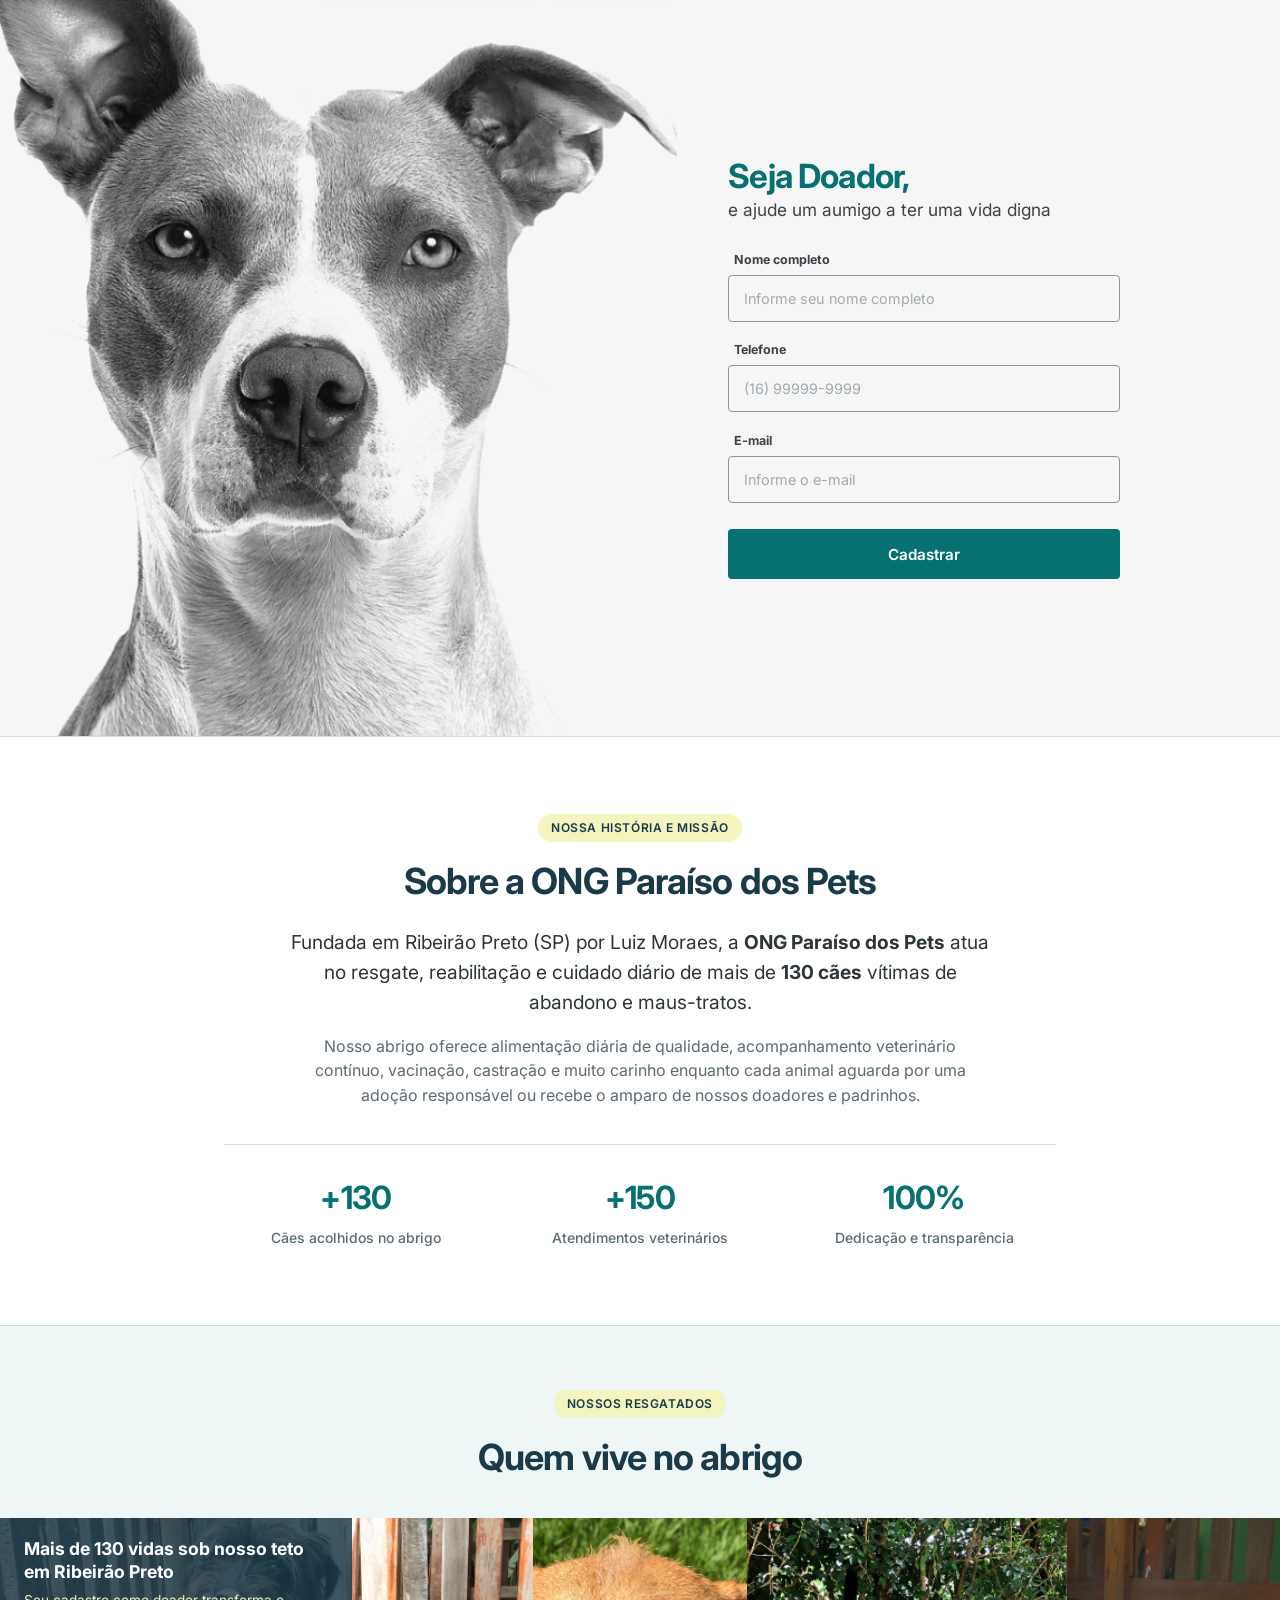
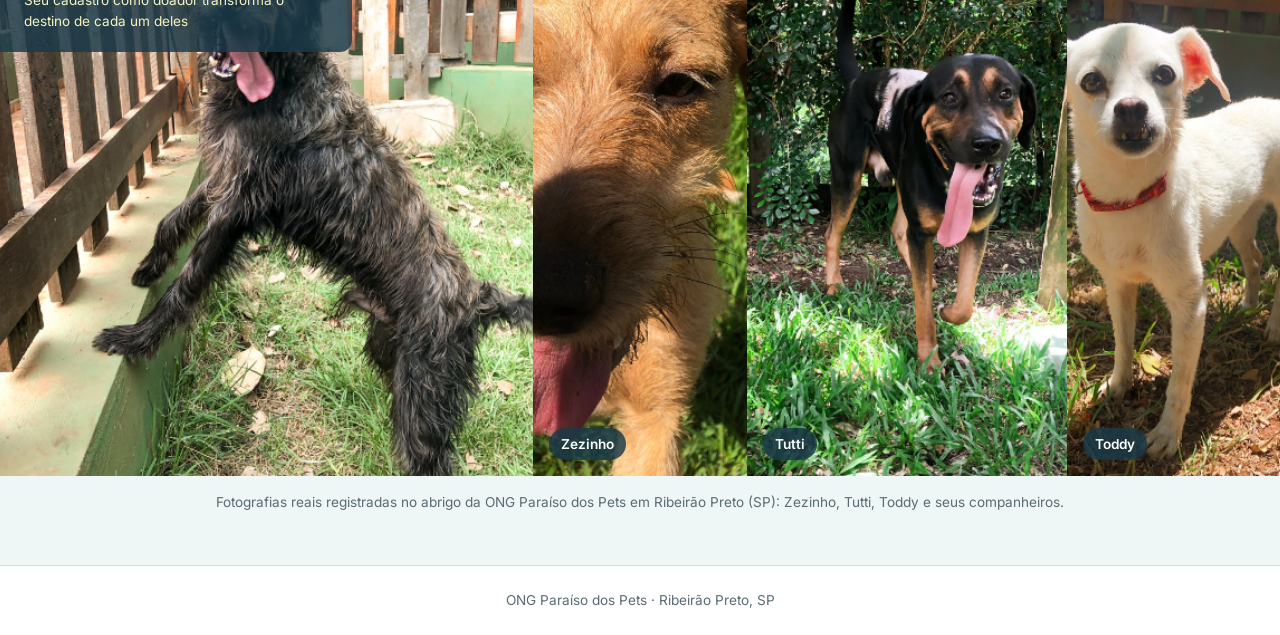
==== index.html @ e9518895 "feat: landing page de captacao de doadores da ONG Paraiso dos Pets" ====
<!DOCTYPE html>
<html lang="pt-BR">
<head>
  <meta charset="UTF-8">
  <meta name="viewport" content="width=device-width, initial-scale=1.0">
  <meta name="theme-color" content="#077172">
  <title>ONG Paraíso dos Pets · Cadastro de Doador</title>
  <meta name="description" content="Seja doador da ONG Paraíso dos Pets preenchendo seu nome completo, telefone e e-mail. Conheça nosso projeto e os cães resgatados.">
  <link rel="icon" href="assets/logo-nova.png" type="image/png">
  <link rel="preconnect" href="https://fonts.googleapis.com">
  <link rel="preconnect" href="https://fonts.gstatic.com" crossorigin>
  <!-- Por qué esta fuente: se utiliza únicamente Inter para garantizar legibilidad moderna y limpieza visual en toda la página -->
  <link href="https://fonts.googleapis.com/css2?family=Inter:wght@400;500;600;700&display=swap" rel="stylesheet">
  <link rel="stylesheet" href="styles.css">
</head>
<body>

  <main>
    <!-- ======================================================================
         1. CADASTRO DE DOADOR (Layout dividido con perro a la izquierda y formulario a la derecha)
         Por qué esta composición: replica la referencia visual solicitada por el usuario,
         uniendo el retrato de gran formato del perro con los 3 campos obligatorios.
         ====================================================================== -->
    <section id="cadastro" class="cadastro-hero" aria-labelledby="form-heading">
      <div class="cadastro-hero__inner">

        <!-- Columna izquierda: retrato protagonista del perro -->
        <figure class="cadastro-hero__media">
          <img
            src="assets/dog-cadastro.png"
            alt="Retrato aproximado de um cão olhando diretamente para a câmera"
            width="630"
            height="726"
          >
        </figure>

        <!-- Columna derecha: formulario limpio con los 3 campos obligatorios -->
        <div class="cadastro-hero__content">
          <div class="cadastro-hero__header">
            <h1 id="form-heading" class="cadastro-hero__title">
              <span class="cadastro-hero__title-accent">Seja Doador,</span>
              <span class="cadastro-hero__title-sub">e ajude um aumigo a ter uma vida digna</span>
            </h1>
          </div>

          <!-- Por qué novalidate: delega la validación al módulo JS para mostrar mensajes claros en portugués y formato brasileño -->
          <form id="donor-capture-form" class="donor-form" novalidate>
            <div class="field-group">
              <label for="donor-name" class="field-label">Nome completo</label>
              <input
                type="text"
                id="donor-name"
                name="nome"
                class="field-input"
                placeholder="Informe seu nome completo"
                autocomplete="name"
                required
                aria-describedby="donor-name-feedback"
              >
              <span id="donor-name-feedback" class="field-feedback" aria-live="polite"></span>
            </div>

            <div class="field-group">
              <label for="donor-phone" class="field-label">Telefone</label>
              <input
                type="tel"
                id="donor-phone"
                name="telefone"
                class="field-input"
                placeholder="(16) 99999-9999"
                inputmode="numeric"
                autocomplete="tel-national"
                maxlength="15"
                required
                aria-describedby="donor-phone-feedback"
              >
              <span id="donor-phone-feedback" class="field-feedback" aria-live="polite"></span>
            </div>

            <div class="field-group">
              <label for="donor-email" class="field-label">E-mail</label>
              <input
                type="email"
                id="donor-email"
                name="email"
                class="field-input"
                placeholder="Informe o e-mail"
                autocomplete="email"
                required
                aria-describedby="donor-email-feedback"
              >
              <span id="donor-email-feedback" class="field-feedback" aria-live="polite"></span>
            </div>

            <button type="submit" id="donor-submit-btn" class="submit-btn">
              Cadastrar
            </button>
          </form>

          <!-- Por qué este panel de confirmación: ofrece retroalimentación inmediata tras validar los 3 campos sin recargar la página -->
          <div id="donor-success-panel" class="donor-success" tabindex="-1" hidden aria-live="polite">
            <div class="donor-success__icon" aria-hidden="true">✓</div>
            <h2 class="donor-success__title">Cadastro realizado com sucesso!</h2>
            <p class="donor-success__text">
              Obrigado pelo seu apoio à ONG Paraíso dos Pets. Confira os dados enviados:
            </p>

            <dl class="donor-success__summary">
              <div class="donor-success__row">
                <dt>Nome completo</dt>
                <dd id="summary-donor-name"></dd>
              </div>
              <div class="donor-success__row">
                <dt>Telefone</dt>
                <dd id="summary-donor-phone"></dd>
              </div>
              <div class="donor-success__row">
                <dt>E-mail</dt>
                <dd id="summary-donor-email"></dd>
              </div>
            </dl>

            <button type="button" id="reset-donor-form-btn" class="secondary-btn">
              Editar meus dados
            </button>
          </div>
        </div>

      </div>
    </section>

    <!-- ======================================================================
         2. SOBRE O PROJETO / ONG
         Por qué entre el formulario y las fotos: contextualiza la misión de la
         ONG Paraíso dos Pets antes de presentar a los perros rescatados.
         ====================================================================== -->
    <section id="sobre" class="about-section" aria-labelledby="about-heading">
      <div class="about-section__inner">
        <span class="section-tag">Nossa história e missão</span>
        <h2 id="about-heading" class="section-title">Sobre a ONG Paraíso dos Pets</h2>
        <p class="about-section__lead">
          Fundada em Ribeirão Preto (SP) por Luiz Moraes, a <strong>ONG Paraíso dos Pets</strong> atua no resgate, reabilitação e cuidado diário de mais de <strong>130 cães</strong> vítimas de abandono e maus-tratos.
        </p>
        <p class="about-section__text">
          Nosso abrigo oferece alimentação diária de qualidade, acompanhamento veterinário contínuo, vacinação, castração e muito carinho enquanto cada animal aguarda por uma adoção responsável ou recebe o amparo de nossos doadores e padrinhos.
        </p>

        <div class="about-stats">
          <div class="about-stats__item">
            <strong class="about-stats__number">+130</strong>
            <span class="about-stats__label">Cães acolhidos no abrigo</span>
          </div>
          <div class="about-stats__item">
            <strong class="about-stats__number">+150</strong>
            <span class="about-stats__label">Atendimentos veterinários</span>
          </div>
          <div class="about-stats__item">
            <strong class="about-stats__number">100%</strong>
            <span class="about-stats__label">Dedicação e transparência</span>
          </div>
        </div>
      </div>
    </section>

    <!-- ======================================================================
         3. IMAGENS DOS CÃES
         Por qué al final: mantiene la galería fotográfica real de los perros del
         refugio para cerrar la página con conexión visual y emocional.
         ====================================================================== -->
    <section id="caes" class="dogs-section" aria-labelledby="dogs-heading">
      <div class="dogs-section__header">
        <span class="section-tag">Nossos resgatados</span>
        <h2 id="dogs-heading" class="section-title">Quem vive no abrigo</h2>
      </div>

      <div class="showcase__band">
        <figure class="showcase__panel showcase__panel--1" data-scroll-to-form>
          <img
            src="assets/62.png"
            alt="Cão preto de pelo longo apoiado na cerca de madeira do abrigo em Ribeirão Preto"
            width="750"
            height="750"
            loading="lazy"
          >
          <figcaption class="showcase__scrim">
            <p class="showcase__panel-title">Mais de 130 vidas sob nosso teto em Ribeirão Preto</p>
            <p class="showcase__panel-sub">Seu cadastro como doador transforma o destino de cada um deles</p>
          </figcaption>
        </figure>

        <figure class="showcase__panel showcase__panel--2" data-scroll-to-form>
          <img
            src="assets/24.png"
            alt="Zezinho, cão caramelo de pelo aramado tomando sol na grama do abrigo"
            width="500"
            height="500"
            loading="lazy"
          >
          <figcaption class="showcase__name-tag">Zezinho</figcaption>
        </figure>

        <figure class="showcase__panel showcase__panel--3" data-scroll-to-form>
          <img
            src="assets/26.png"
            alt="Tutti, cão preto e canela correndo entre as árvores do abrigo"
            width="500"
            height="500"
            loading="lazy"
          >
          <figcaption class="showcase__name-tag">Tutti</figcaption>
        </figure>

        <figure class="showcase__panel showcase__panel--4" data-scroll-to-form>
          <img
            src="assets/45.png"
            alt="Toddy, cão branco de coleira vermelha olhando atento para a câmera"
            width="500"
            height="500"
            loading="lazy"
          >
          <figcaption class="showcase__name-tag">Toddy</figcaption>
        </figure>
      </div>

      <p class="showcase__caption">
        Fotografias reais registradas no abrigo da ONG Paraíso dos Pets em Ribeirão Preto (SP): Zezinho, Tutti, Toddy e seus companheiros.
      </p>
    </section>
  </main>

  <footer class="site-footer">
    <p>ONG Paraíso dos Pets · Ribeirão Preto, SP</p>
  </footer>

  <script src="app.js" defer></script>
</body>
</html>
---- styles.css ----
/* ==========================================================================
   ONG Paraíso dos Pets · Captação de Doadores
   Por qué este diseño: reproduce la composición del print de referencia en la
   sección de Cadastro (perro de gran formato a la izquierda sobre fondo #f6f6f6
   y formulario limpio a la derecha), conservando las secciones Sobre y Cães
   abajo con la fuente Inter y la paleta de la ONG.
   ========================================================================== */

:root {
  /* Por qué #f6f6f6 en --color-hero-bg: coincide exactamente con el fondo del
     retrato del perro (assets/dog-cadastro.png) para lograr una fusión perfecta. */
  --color-hero-bg: #f6f6f6;
  --color-bg: #eef6f6;
  --color-surface: #ffffff;
  --color-surface-muted: #f5fafa;
  --color-brand-primary: #077172;
  --color-brand-accent: #00b4b4;
  --color-brand-dark: #1a3a4a;
  --color-brand-cream: #f4f4bf;
  --color-text: #2c3539;
  --color-text-muted: #5a6b73;
  --color-input-border: #8c969e;
  --color-border: #cde0e0;
  --color-error: #c81e1e;
  --color-error-bg: #fdf2f2;
  --color-success: #057a55;
  --color-success-bg: #ecfdf5;

  /* Por qué Inter: solicitada por el usuario como tipografía única del proyecto. */
  --font-sans: "Inter", -apple-system, BlinkMacSystemFont, "Segoe UI", Roboto, sans-serif;

  --radius-sm: 4px;
  --radius-md: 12px;
  --transition-fast: 160ms ease;
  --ease-out: cubic-bezier(0.22, 1, 0.36, 1);
  --ease-soft: cubic-bezier(0.33, 1, 0.68, 1);
}

*,
*::before,
*::after {
  box-sizing: border-box;
}

html {
  scroll-behavior: smooth;
}

html,
body {
  margin: 0;
  padding: 0;
  min-height: 100svh;
}

body {
  display: flex;
  flex-direction: column;
  background-color: var(--color-hero-bg);
  color: var(--color-text);
  font-family: var(--font-sans);
  font-size: 1rem;
  line-height: 1.55;
  -webkit-font-smoothing: antialiased;
  text-rendering: optimizeLegibility;
  overflow-x: clip;
}

h1,
h2,
p,
figure,
figcaption,
dl,
dd {
  margin: 0;
}

img {
  display: block;
  max-width: 100%;
  height: auto;
}

input,
button {
  font-family: inherit;
  font-size: inherit;
}

/* --------------------------------------------------------------------------
   1. Sección de Cadastro (Estilo del print con perro al lado del formulario)
   Por qué: dispone una cuadrícula de dos columnas donde la fotografía del perro
   se apoya en el borde inferior izquierdo y el formulario limpio se alinea a la derecha.
   -------------------------------------------------------------------------- */
.cadastro-hero {
  background-color: var(--color-hero-bg);
  width: 100%;
  overflow: hidden;
}

.cadastro-hero__inner {
  max-width: 86rem;
  margin-right: auto;
  margin-left: 0;
  display: grid;
  grid-template-columns: 1.15fr 0.85fr;
  align-items: stretch;
  column-gap: clamp(1.5rem, 4vw, 4rem);
  padding-right: clamp(1.25rem, 4vw, 3.5rem);
  padding-left: 0;
}

.cadastro-hero__media {
  align-self: stretch;
  display: flex;
  align-items: flex-end;
  justify-content: flex-start;
  padding-top: 0;
  margin: 0;
}

.cadastro-hero__media img {
  width: 100%;
  max-width: 43rem;
  height: 100%;
  max-height: 46rem;
  object-fit: cover;
  object-position: left top;
  filter: brightness(1.04) contrast(1.04);
  mix-blend-mode: multiply;
}

.cadastro-hero__content {
  align-self: center;
  width: 100%;
  max-width: 24.5rem;
  padding-block: clamp(2.5rem, 5vw, 4.5rem);
}

.cadastro-hero__header {
  margin-bottom: 1.75rem;
}

.cadastro-hero__title {
  display: flex;
  flex-direction: column;
  gap: 0.2rem;
}

.cadastro-hero__title-accent {
  font-size: clamp(1.85rem, 2.6vw, 2.35rem);
  font-weight: 700;
  line-height: 1.15;
  letter-spacing: -0.025em;
  color: var(--color-brand-primary);
}

.cadastro-hero__title-sub {
  font-size: clamp(1.05rem, 1.35vw, 1.22rem);
  font-weight: 400;
  line-height: 1.35;
  color: #3b4248;
}

/* Formulario minimalista inspirado en el print */
.donor-form {
  display: flex;
  flex-direction: column;
  gap: 1.15rem;
}

.donor-form[hidden] {
  display: none;
}

.field-group {
  display: flex;
  flex-direction: column;
  gap: 0.35rem;
}

.field-label {
  font-size: 0.78rem;
  font-weight: 700;
  color: #3b4248;
  padding-left: 0.35rem;
}

.field-input {
  width: 100%;
  height: 2.95rem;
  padding: 0 0.9rem;
  background-color: transparent;
  color: var(--color-text);
  border: 1px solid var(--color-input-border);
  border-radius: var(--radius-sm);
  font-size: 0.9rem;
  transition:
    border-color var(--transition-fast),
    background-color var(--transition-fast),
    box-shadow var(--transition-fast);
}

.field-input::placeholder {
  color: #a0aab0;
}

.field-input:focus {
  outline: none;
  background-color: #ffffff;
  border-color: var(--color-brand-primary);
  box-shadow: 0 0 0 3px rgba(7, 113, 114, 0.16);
}

.field-input[aria-invalid="true"] {
  border-color: var(--color-error);
  background-color: var(--color-error-bg);
}

.field-input[data-valid="true"] {
  border-color: var(--color-success);
  background-color: #ffffff;
}

.field-feedback {
  font-size: 0.78rem;
  line-height: 1.35;
  padding-left: 0.35rem;
  color: var(--color-text-muted);
}

.field-feedback:empty {
  display: none;
}

.field-feedback.is-error {
  color: var(--color-error);
  font-weight: 500;
}

.field-feedback.is-valid {
  color: var(--color-success);
  font-weight: 500;
}

.submit-btn {
  margin-top: 0.5rem;
  width: 100%;
  height: 3.1rem;
  background-color: var(--color-brand-primary);
  color: #ffffff;
  border: none;
  border-radius: var(--radius-sm);
  font-size: 0.95rem;
  font-weight: 600;
  cursor: pointer;
  transition:
    background-color var(--transition-fast),
    transform var(--transition-fast);
}

.submit-btn:hover {
  background-color: var(--color-brand-dark);
}

.submit-btn:active {
  transform: scale(0.99);
}

.submit-btn:focus-visible {
  outline: 3px solid var(--color-brand-accent);
  outline-offset: 2px;
}

/* Panel de éxito tras enviar los 3 datos */
.donor-success {
  background-color: #ffffff;
  border: 1px solid var(--color-border);
  border-radius: var(--radius-md);
  padding: 1.5rem;
  display: flex;
  flex-direction: column;
  align-items: center;
  text-align: center;
  gap: 0.9rem;
}

.donor-success[hidden] {
  display: none;
}

.donor-success__icon {
  width: 3rem;
  height: 3rem;
  border-radius: 50%;
  background-color: var(--color-success-bg);
  color: var(--color-success);
  display: flex;
  align-items: center;
  justify-content: center;
  font-size: 1.35rem;
  font-weight: 700;
}

.donor-success__title {
  font-size: 1.2rem;
  font-weight: 700;
  color: var(--color-brand-dark);
}

.donor-success__text {
  font-size: 0.88rem;
  color: var(--color-text-muted);
}

.donor-success__summary {
  width: 100%;
  background-color: var(--color-surface-muted);
  border: 1px solid var(--color-border);
  border-radius: var(--radius-sm);
  padding: 0.9rem;
  display: flex;
  flex-direction: column;
  gap: 0.65rem;
  text-align: left;
}

.donor-success__row {
  display: flex;
  flex-direction: column;
  gap: 0.1rem;
}

.donor-success__row dt {
  font-size: 0.72rem;
  font-weight: 600;
  text-transform: uppercase;
  letter-spacing: 0.04em;
  color: var(--color-text-muted);
}

.donor-success__row dd {
  font-size: 0.92rem;
  font-weight: 600;
  color: var(--color-brand-dark);
  word-break: break-word;
}

.secondary-btn {
  width: 100%;
  height: 2.75rem;
  background-color: transparent;
  color: var(--color-brand-primary);
  border: 1.5px solid var(--color-brand-primary);
  border-radius: var(--radius-sm);
  font-size: 0.9rem;
  font-weight: 600;
  cursor: pointer;
  transition: background-color var(--transition-fast);
}

.secondary-btn:hover {
  background-color: var(--color-surface-muted);
}

/* --------------------------------------------------------------------------
   2. Sección Sobre o Projeto / ONG
   Por qué: explica la labor real de la ONG Paraíso dos Pets justo encima de la
   galería de perros rescatados para dar contexto y transparencia.
   -------------------------------------------------------------------------- */
.section-tag {
  display: inline-block;
  background-color: var(--color-brand-cream);
  color: var(--color-brand-dark);
  font-size: 0.75rem;
  font-weight: 600;
  text-transform: uppercase;
  letter-spacing: 0.05em;
  padding: 0.3rem 0.8rem;
  border-radius: 999px;
  margin-bottom: 0.75rem;
}

.about-section {
  background-color: var(--color-surface);
  border-top: 1px solid var(--color-border);
  border-bottom: 1px solid var(--color-border);
  padding: clamp(3rem, 6vw, 5rem) 1.5rem;
}

.about-section__inner {
  max-width: 52rem;
  margin-inline: auto;
  text-align: center;
}

.section-title {
  font-size: clamp(1.6rem, 3vw, 2.25rem);
  font-weight: 700;
  letter-spacing: -0.025em;
  color: var(--color-brand-dark);
  margin-bottom: 1.15rem;
}

.about-section__lead {
  font-size: clamp(1.05rem, 1.5vw, 1.2rem);
  color: var(--color-text);
  max-width: 44rem;
  margin-inline: auto;
  margin-bottom: 1rem;
}

.about-section__text {
  font-size: 1rem;
  color: var(--color-text-muted);
  max-width: 42rem;
  margin-inline: auto;
  margin-bottom: 2.25rem;
}

.about-stats {
  display: grid;
  grid-template-columns: repeat(3, minmax(0, 1fr));
  gap: 1.25rem;
  padding-top: 1.75rem;
  border-top: 1px solid var(--color-border);
}

.about-stats__item {
  display: flex;
  flex-direction: column;
  gap: 0.25rem;
}

.about-stats__number {
  font-size: clamp(1.5rem, 2.5vw, 2rem);
  font-weight: 700;
  color: var(--color-brand-primary);
  letter-spacing: -0.02em;
}

.about-stats__label {
  font-size: 0.875rem;
  color: var(--color-text-muted);
  font-weight: 500;
}

/* --------------------------------------------------------------------------
   3. Sección Imagens dos Cães (Franja de paneles desiguales)
   Por qué: mantiene la galería fotográfica real del refugio en la parte inferior.
   -------------------------------------------------------------------------- */
.dogs-section {
  background-color: var(--color-bg);
  padding-top: clamp(3rem, 5vw, 4.5rem);
  padding-bottom: clamp(2.5rem, 4vw, 3.5rem);
}

.dogs-section__header {
  text-align: center;
  padding-inline: 1.5rem;
  margin-bottom: 2rem;
}

.showcase__band {
  display: flex;
  width: 100%;
  height: 62svh;
  min-height: 24rem;
  max-height: 40rem;
  overflow: hidden;
}

.showcase__panel {
  position: relative;
  overflow: hidden;
  min-width: 0;
  cursor: pointer;
  transition: flex-grow 500ms var(--ease-out);
}

.showcase__panel--1 {
  flex: 5 1 0%;
}

.showcase__panel--2 {
  flex: 2 1 0%;
}

.showcase__panel--3 {
  flex: 3 1 0%;
}

.showcase__panel--4 {
  flex: 2 1 0%;
}

@media (hover: hover) and (pointer: fine) {
  .showcase__band:hover .showcase__panel:hover {
    flex-grow: 6;
  }

  .showcase__panel:hover img {
    transform: scale(1.03);
  }
}

.showcase__panel img {
  width: 100%;
  height: 100%;
  object-fit: cover;
  transition: transform 700ms var(--ease-soft);
}

.showcase__scrim {
  position: absolute;
  top: 0;
  left: 0;
  padding: 1.25rem 1.5rem;
  background-color: rgba(26, 58, 74, 0.82);
  color: var(--color-brand-cream);
  max-width: 22rem;
  border-bottom-right-radius: var(--radius-md);
}

.showcase__panel-title {
  font-size: 1.1rem;
  font-weight: 700;
  line-height: 1.3;
  color: #ffffff;
}

.showcase__panel-sub {
  font-size: 0.85rem;
  color: var(--color-brand-cream);
  margin-top: 0.35rem;
}

.showcase__name-tag {
  position: absolute;
  bottom: 1rem;
  left: 1rem;
  background-color: rgba(26, 58, 74, 0.82);
  color: #ffffff;
  font-size: 0.85rem;
  font-weight: 600;
  padding: 0.35rem 0.75rem;
  border-radius: 999px;
}

.showcase__caption {
  max-width: 72rem;
  margin-inline: auto;
  padding: 1rem 1.5rem 0;
  font-size: 0.85rem;
  color: var(--color-text-muted);
  text-align: center;
}

/* --------------------------------------------------------------------------
   Adaptación responsiva para tablets y móviles
   -------------------------------------------------------------------------- */
@media (max-width: 56em) {
  .cadastro-hero__inner {
    grid-template-columns: 1fr;
    justify-items: center;
  }

  .cadastro-hero__content {
    order: 1;
    max-width: 28rem;
    padding-bottom: 1.5rem;
  }

  .cadastro-hero__media {
    order: 2;
    max-width: 26rem;
    padding-top: 0;
  }

  .showcase__band {
    display: grid;
    grid-template-columns: repeat(2, minmax(0, 1fr));
    height: auto;
    max-height: none;
  }

  .showcase__panel {
    aspect-ratio: 4 / 3;
  }

  .showcase__panel--1 {
    grid-column: span 2;
    aspect-ratio: 16 / 10;
  }
}

@media (max-width: 36em) {
  .about-stats {
    grid-template-columns: 1fr;
    gap: 1rem;
  }

  .showcase__band {
    grid-template-columns: 1fr;
  }

  .showcase__panel--1 {
    grid-column: span 1;
  }
}

/* --------------------------------------------------------------------------
   Pie de página discreto
   -------------------------------------------------------------------------- */
.site-footer {
  text-align: center;
  padding: 1.5rem 1.25rem;
  font-size: 0.85rem;
  color: var(--color-text-muted);
  border-top: 1px solid var(--color-border);
  background-color: var(--color-surface);
}
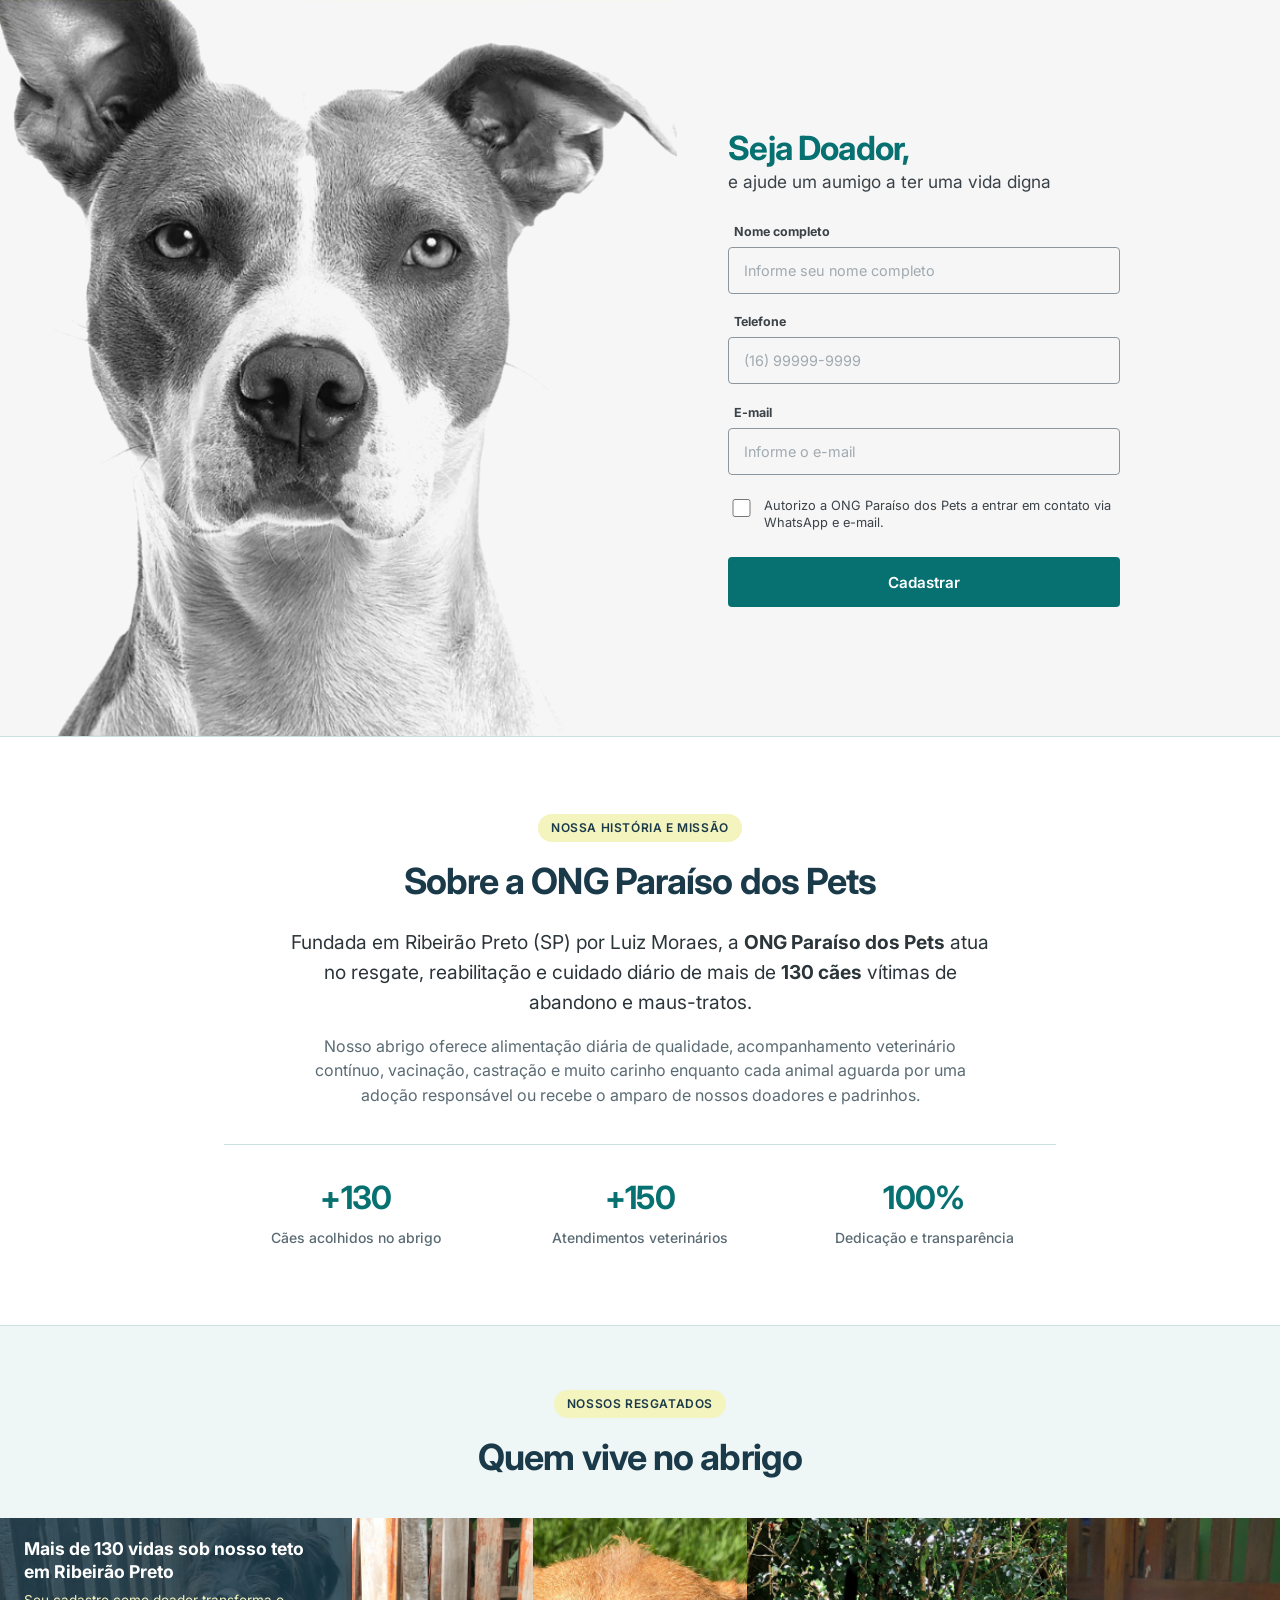
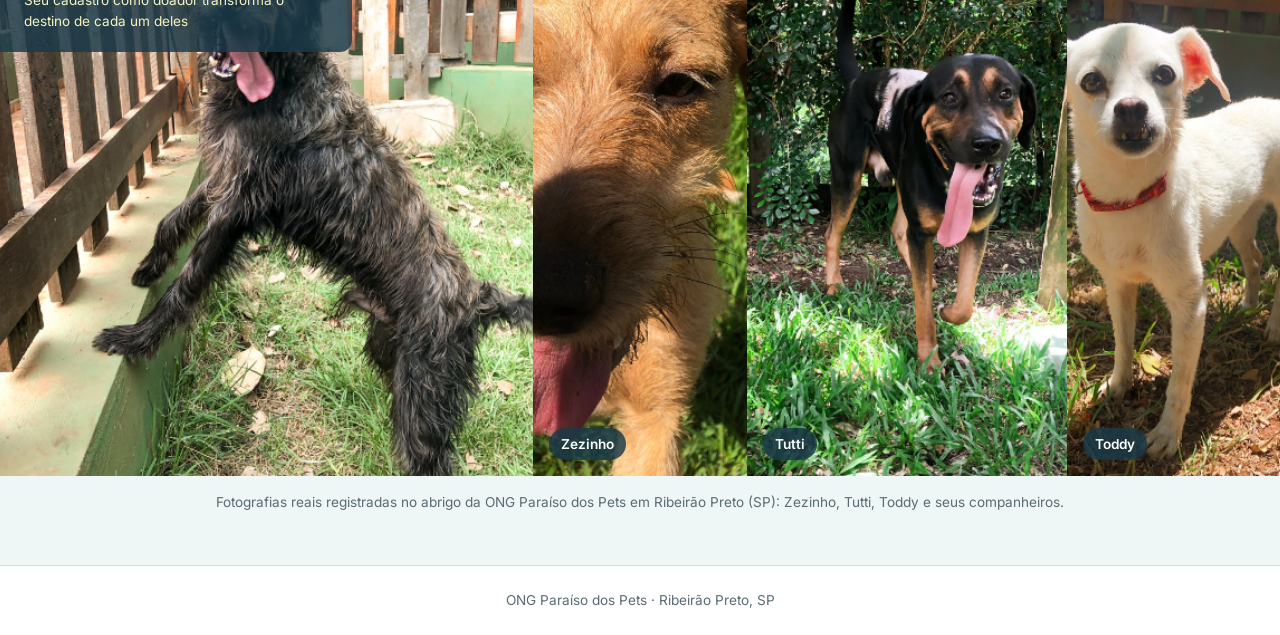
==== commit 31cf4a35: "feat: integracao com backend Neon Functions, consentimento LGPD e painel admin com WhatsApp" ====
--- a/index.html
+++ b/index.html
@@ -92,6 +92,31 @@
               <span id="donor-email-feedback" class="field-feedback" aria-live="polite"></span>
             </div>
 
+            <!-- Por qué este campo honeypot oculto: atrapa bots automáticos de spam
+                 sin alterar la experiencia del usuario legítimo ni requerir captchas invasivos -->
+            <div style="position: absolute; left: -9999px; top: -9999px;" aria-hidden="true">
+              <input type="text" name="site" id="donor-site" tabindex="-1" autocomplete="off">
+            </div>
+
+            <!-- Por qué consentimiento explícito: exigencia legal de la LGPD en Brasil
+                 para autorizar el contacto activo por WhatsApp y correo electrónico -->
+            <div class="field-group field-group--checkbox">
+              <label class="checkbox-container">
+                <input
+                  type="checkbox"
+                  id="donor-consent"
+                  name="consentimento"
+                  class="checkbox-input"
+                  required
+                  aria-describedby="donor-consent-feedback"
+                >
+                <span class="checkbox-label">
+                  Autorizo a ONG Paraíso dos Pets a entrar em contato via WhatsApp e e-mail.
+                </span>
+              </label>
+              <span id="donor-consent-feedback" class="field-feedback" aria-live="polite"></span>
+            </div>
+
             <button type="submit" id="donor-submit-btn" class="submit-btn">
               Cadastrar
             </button>
--- a/styles.css
+++ b/styles.css
@@ -244,6 +244,39 @@
   font-weight: 500;
 }
 
+/* --------------------------------------------------------------------------
+   Checkbox de consentimiento LGPD
+   Por qué: diseño accesible y alineado que mantiene el cuadro de verificación
+   con tamaño táctil adecuado (flex-shrink: 0) sin deformarse con el texto largo.
+   -------------------------------------------------------------------------- */
+.field-group--checkbox {
+  margin-top: 0.2rem;
+  gap: 0.25rem;
+}
+
+.checkbox-container {
+  display: flex;
+  align-items: flex-start;
+  gap: 0.65rem;
+  cursor: pointer;
+  user-select: none;
+}
+
+.checkbox-input {
+  width: 1.15rem;
+  height: 1.15rem;
+  margin-top: 0.15rem;
+  accent-color: var(--color-brand-primary);
+  cursor: pointer;
+  flex-shrink: 0;
+}
+
+.checkbox-label {
+  font-size: 0.8rem;
+  line-height: 1.35;
+  color: #3b4248;
+}
+
 .submit-btn {
   margin-top: 0.5rem;
   width: 100%;
